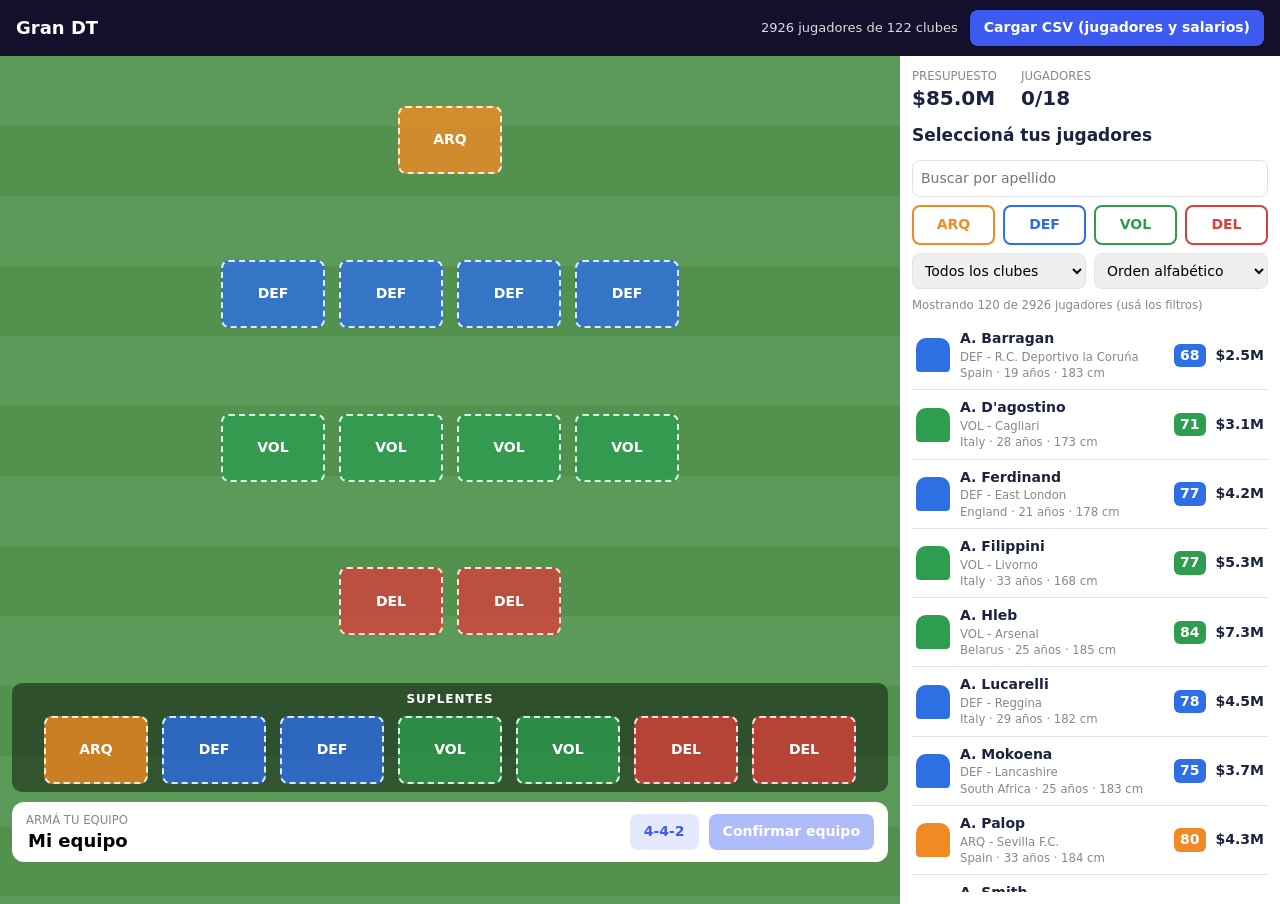
==== granDT.html @ e5e6131e "Primer Version" ====
<!DOCTYPE html>
<html lang="es">
<head>
<meta charset="utf-8">
<meta name="viewport" content="width=device-width, initial-scale=1">
<title>Gran DT - Simulador</title>
<link rel="stylesheet" href="granDT.css">
</head>
<body>
<header>
  <h1>Gran DT</h1>
  <span id="status">Cargá JUGADORES.csv y SALARIOS.csv para empezar</span>
  <label class="btn">Cargar CSV (jugadores y salarios)<input type="file" id="csvInput" accept=".csv" multiple hidden></label>
</header>

<main>
  <section id="field">
    <div id="pitch"></div>
    <div id="bench"></div>
    <div id="bar">
      <div class="teamName"><small>ARMÁ TU EQUIPO</small><input id="teamName" value="Mi equipo"></div>
      <button id="formationBtn" class="light"></button>
      <button id="confirmBtn" disabled>Confirmar equipo</button>
    </div>
    <p id="message"></p>
  </section>

  <aside id="market">
    <div class="stats">
      <div><small>PRESUPUESTO</small><b id="budget"></b></div>
      <div><small>JUGADORES</small><b id="count"></b></div>
    </div>
    <h2>Seleccioná tus jugadores</h2>
    <input id="search" placeholder="Buscar por apellido">
    <div id="groupFilters">
      <button class="GK" data-group="GK">ARQ</button>
      <button class="DEF" data-group="DEF">DEF</button>
      <button class="MID" data-group="MID">VOL</button>
      <button class="FWD" data-group="FWD">DEL</button>
    </div>
    <div class="selects">
      <select id="clubSelect"></select>
      <select id="sortSelect">
        <option value="name">Orden alfabético</option>
        <option value="high">Cotización más alta</option>
        <option value="low">Cotización más baja</option>
      </select>
    </div>
    <small id="listInfo"></small>
    <ul id="playerList"></ul>
  </aside>
</main>

<dialog id="formationDialog">
  <h3>Cambio de táctica</h3>
  <div id="formationGrid"></div>
</dialog>

<script src="granDT.js"></script>
</body>
</html>
---- granDT.css ----
:root { --GK:#f08a24; --DEF:#2f6fe4; --MID:#2e9d4f; --FWD:#d8403a; --ink:#1b2340; --line:#dfe3ee; --accent:#3d5af1; }
* { box-sizing: border-box; }
body { margin:0; font:14px/1.4 system-ui, sans-serif; color:var(--ink); background:#f3f4f8; }
.GK { --c: var(--GK); } .DEF { --c: var(--DEF); } .MID { --c: var(--MID); } .FWD { --c: var(--FWD); }

header { display:flex; gap:12px; align-items:center; padding:10px 16px; background:#14102b; color:#fff; }
header h1 { margin:0 auto 0 0; font-size:18px; }
#status { font-size:13px; opacity:.85; }
.btn, button { background:var(--accent); color:#fff; border:0; border-radius:8px; padding:8px 14px; font:inherit; font-weight:600; cursor:pointer; }
button:disabled { opacity:.4; cursor:default; }
button.light { background:#e4e9fd; color:var(--accent); }

main { display:grid; grid-template-columns:1fr 380px; height:calc(100vh - 52px); }

/* ----- cancha ----- */
#field { display:flex; flex-direction:column; gap:10px; padding:12px; overflow:auto;
  background:repeating-linear-gradient(#5b9a58 0 70px, #53914f 70px 140px); }
#pitch { flex:1; display:flex; flex-direction:column; justify-content:space-around; gap:10px; }
.row { display:flex; justify-content:center; gap:14px; flex-wrap:wrap; }
.slot { position:relative; width:104px; min-height:68px; padding:8px 4px; display:flex; flex-direction:column;
  justify-content:center; text-align:center; font-weight:700; color:#fff; cursor:pointer;
  background:color-mix(in srgb, var(--c) 80%, transparent); border:2px dashed rgba(255,255,255,.85); border-radius:8px; }
.slot.filled { background:#fff; color:var(--ink); border:2px solid var(--c); cursor:default; }
.slot .name { font-size:13px; } .slot .club { font-size:11px; font-weight:400; opacity:.75; }
.slot .del, .slot .cap { position:absolute; top:-9px; width:22px; height:22px; padding:0; border-radius:50%; font-size:12px; }
.slot .del { right:-9px; background:#444; } .slot .cap { left:-9px; background:#999; }
.slot .cap.on { background:#f2b705; color:#000; }
#bench { background:rgba(0,0,0,.45); border-radius:10px; padding:8px; color:#fff; }
#bench h3 { margin:0 0 8px; font-size:12px; text-align:center; letter-spacing:1px; }
#bar { display:flex; gap:10px; align-items:center; padding:10px 14px; background:#fff; border-radius:12px; }
.teamName { margin-right:auto; display:flex; flex-direction:column; }
.teamName small { color:#888; } .teamName input { border:0; font:700 18px system-ui; width:200px; }
#message { margin:0; min-height:20px; color:#fff; font-weight:600; text-shadow:0 1px 2px #000; }

/* ----- mercado ----- */
#market { display:flex; flex-direction:column; gap:8px; padding:12px; background:#fff; overflow:hidden; }
.stats { display:flex; gap:24px; } .stats div { display:flex; flex-direction:column; } .stats b { font-size:20px; }
small { color:#888; }
#market h2 { margin:4px 0; font-size:17px; }
#market input, #market select { padding:8px; border:1px solid var(--line); border-radius:8px; font:inherit; width:100%; }
#groupFilters, .selects { display:flex; gap:8px; }
#groupFilters button { flex:1; background:#fff; color:var(--c); border:2px solid var(--c); }
#groupFilters button.active { background:var(--c); color:#fff; }
#playerList { list-style:none; margin:0; padding:0; overflow-y:auto; flex:1; }
#playerList li { display:flex; gap:10px; align-items:center; padding:8px 4px; border-bottom:1px solid var(--line); cursor:pointer; }
#playerList li:hover { background:#f3f5ff; } #playerList li.picked { opacity:.4; }
.shirt { width:34px; height:34px; flex:none; background:var(--c); border-radius:10px 10px 4px 4px; }
.info { flex:1; } .info b { display:block; } .info small { display:block; }
.price { font-weight:700; }

dialog { border:0; border-radius:14px; padding:20px; }
dialog::backdrop { background:rgba(0,0,0,.5); }
#formationGrid { display:grid; grid-template-columns:repeat(3, 120px); gap:10px; }
#formationGrid button { background:#fff; color:#000; border:2px solid var(--line); padding:10px; }
#formationGrid button.active { border-color:var(--accent); }
.dots { display:flex; flex-direction:column; align-items:center; gap:3px; margin-top:6px; }
.dots span { display:flex; gap:4px; } .dots i { width:7px; height:7px; border-radius:50%; background:var(--accent); }

.ovr { min-width:30px; padding:2px 6px; text-align:center; font-weight:800; color:#fff; background:var(--c); border-radius:6px; }
.slot .ovr { align-self:center; margin-top:3px; font-size:12px; }
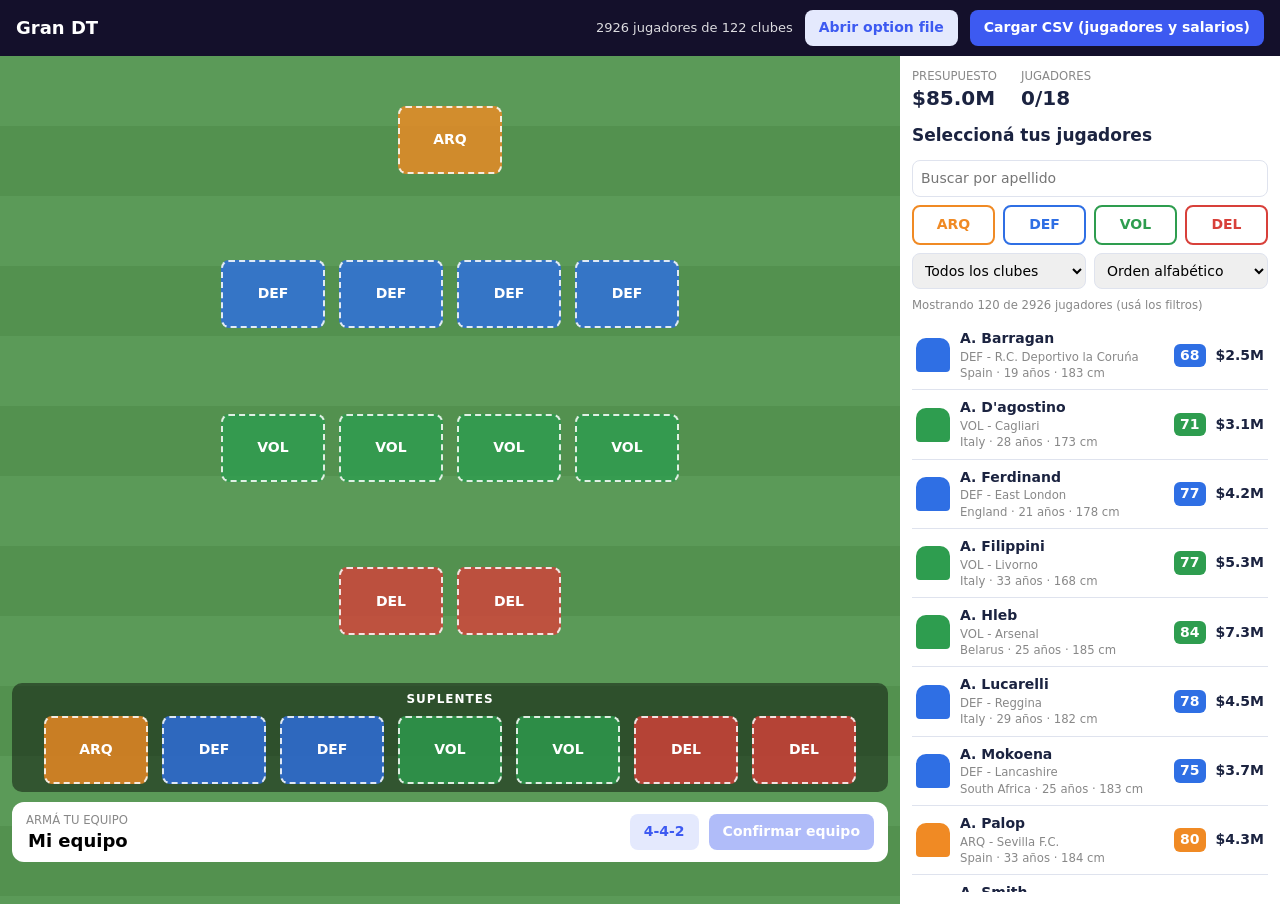
==== commit 123b2bce: "Update" ====
--- a/granDT.html
+++ b/granDT.html
@@ -10,6 +10,8 @@
 <header>
   <h1>Gran DT</h1>
   <span id="status">Cargá JUGADORES.csv y SALARIOS.csv para empezar</span>
+  <button id="optionBtn" class="light">Abrir option file</button>
+  <input type="file" id="optionInput" hidden>
   <label class="btn">Cargar CSV (jugadores y salarios)<input type="file" id="csvInput" accept=".csv" multiple hidden></label>
 </header>
 
@@ -56,6 +58,7 @@
   <div id="formationGrid"></div>
 </dialog>
 
+<script src="pes6-core.js"></script>
 <script src="granDT.js"></script>
 </body>
 </html>
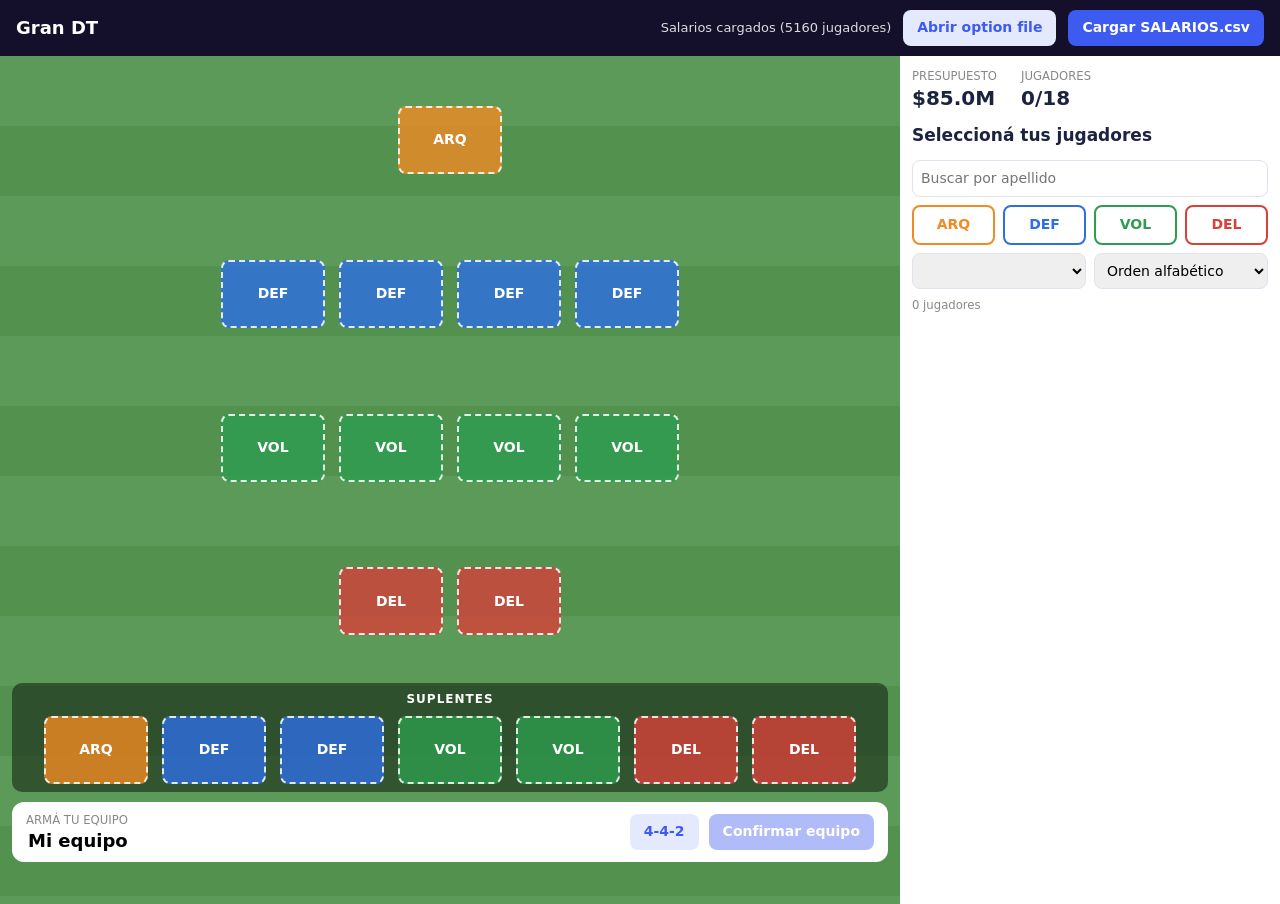
==== commit e3b5a5ac: "Cambios" ====
--- a/granDT.html
+++ b/granDT.html
@@ -9,10 +9,10 @@
 <body>
 <header>
   <h1>Gran DT</h1>
-  <span id="status">Cargá JUGADORES.csv y SALARIOS.csv para empezar</span>
+  <span id="status">Abrí el option file (KONAMI-WIN32PES6OPT) y cargá SALARIOS.csv</span>
   <button id="optionBtn" class="light">Abrir option file</button>
   <input type="file" id="optionInput" hidden>
-  <label class="btn">Cargar CSV (jugadores y salarios)<input type="file" id="csvInput" accept=".csv" multiple hidden></label>
+  <label class="btn">Cargar SALARIOS.csv<input type="file" id="csvInput" accept=".csv" hidden></label>
 </header>
 
 <main>
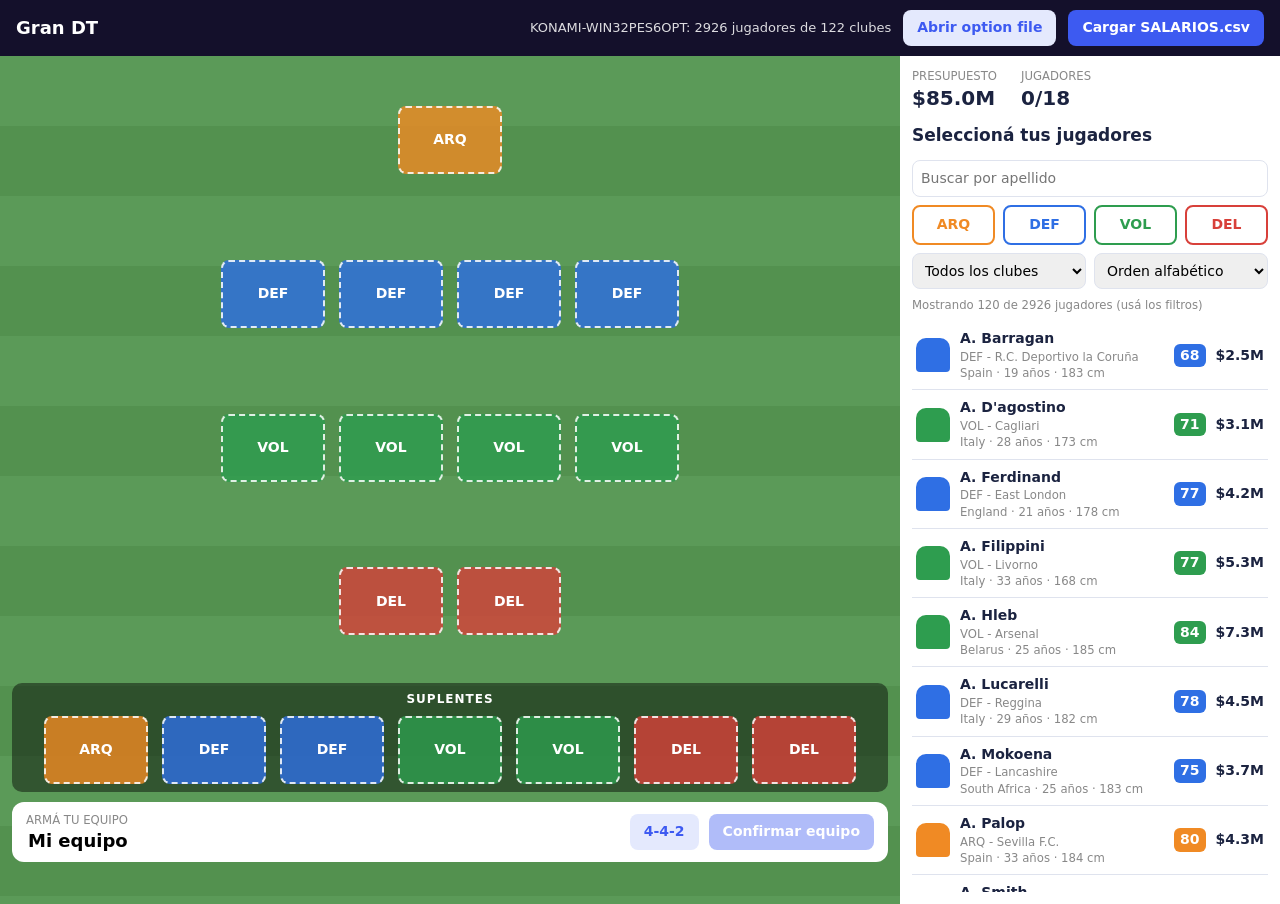
==== commit fe626e4e: "Cambios" ====
--- a/granDT.html
+++ b/granDT.html
@@ -58,6 +58,13 @@
   <div id="formationGrid"></div>
 </dialog>
 
+<dialog id="teamDialog">
+  <h3>¿Qué equipo del PES querés reemplazar?</h3>
+  <p id="teamSummary"></p>
+  <div id="teamGrid"></div>
+  <button id="teamCancel" class="light">Cancelar</button>
+</dialog>
+
 <script src="pes6-core.js"></script>
 <script src="granDT.js"></script>
 </body>
--- a/granDT.css
+++ b/granDT.css
@@ -57,4 +57,10 @@
 .dots span { display:flex; gap:4px; } .dots i { width:7px; height:7px; border-radius:50%; background:var(--accent); }
 
 .ovr { min-width:30px; padding:2px 6px; text-align:center; font-weight:800; color:#fff; background:var(--c); border-radius:6px; }
-.slot .ovr { align-self:center; margin-top:3px; font-size:12px; }+.slot .ovr { align-self:center; margin-top:3px; font-size:12px; }
+
+#teamGrid { display:grid; grid-template-columns:repeat(3, minmax(0, 150px)); gap:10px; margin-bottom:12px; }
+#teamGrid button { background:#fff; color:#000; border:2px solid var(--line); padding:8px; }
+#teamGrid button:hover { border-color:var(--accent); }
+#teamGrid small { display:block; font-weight:400; }
+#teamSummary { margin:0 0 12px; font-size:14px; }
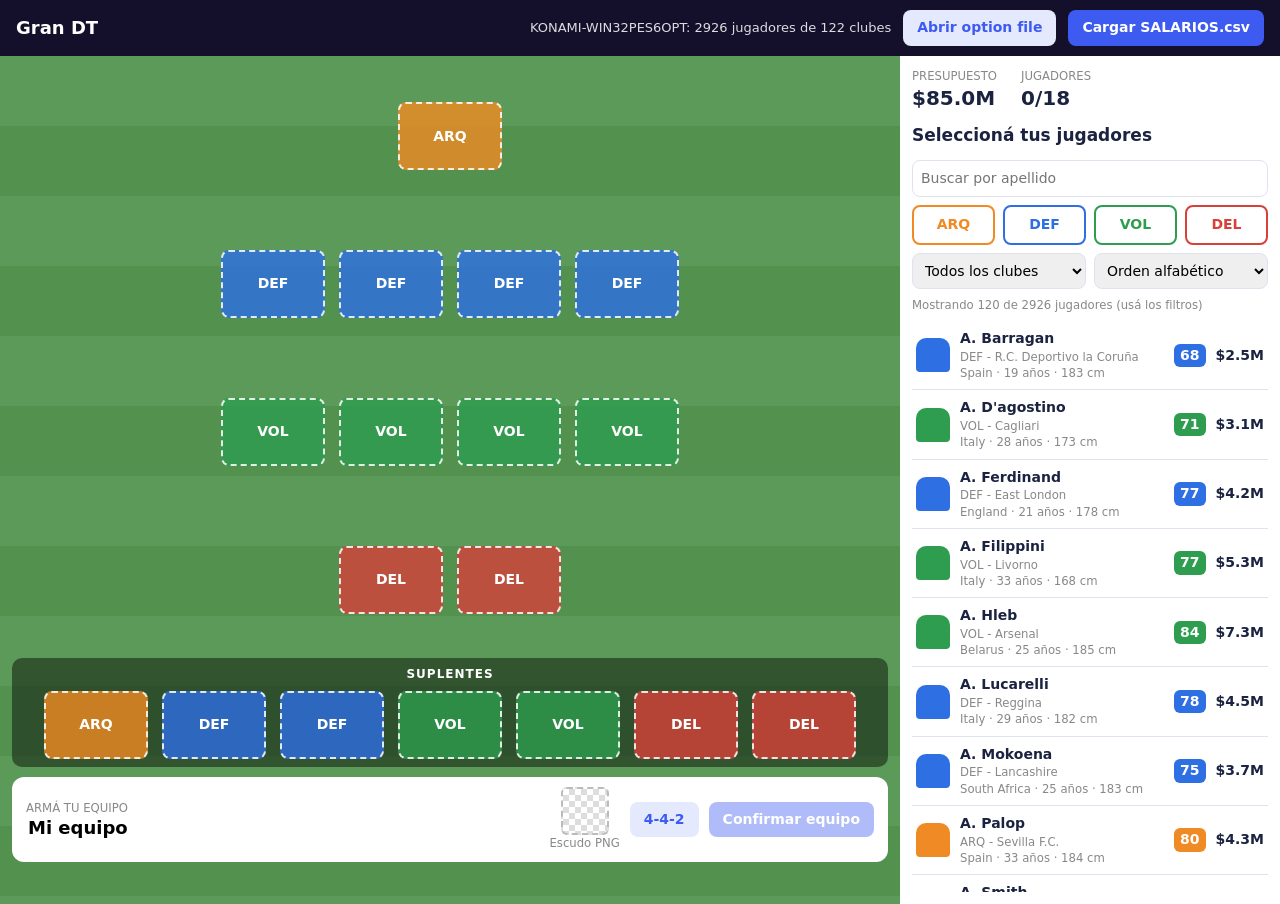
==== commit 9de051bd: "Cambios escudo" ====
--- a/granDT.html
+++ b/granDT.html
@@ -21,6 +21,11 @@
     <div id="bench"></div>
     <div id="bar">
       <div class="teamName"><small>ARMÁ TU EQUIPO</small><input id="teamName" value="Mi equipo"></div>
+      <label id="emblemBtn" title="Escudo del equipo: cualquier imagen (se pasa a 64x64 con colores indexados)">
+        <canvas id="emblemPreview" width="64" height="64"></canvas><small>Escudo PNG</small>
+        <input type="file" id="emblemInput" accept="image/*" hidden>
+      </label>
+      <button id="emblemClear" class="light" title="Quitar el escudo" hidden>×</button>
       <button id="formationBtn" class="light"></button>
       <button id="confirmBtn" disabled>Confirmar equipo</button>
     </div>
@@ -66,6 +71,7 @@
 </dialog>
 
 <script src="pes6-core.js"></script>
+<script src="emblems.js"></script>
 <script src="granDT.js"></script>
 </body>
 </html>
--- a/granDT.css
+++ b/granDT.css
@@ -63,4 +63,8 @@
 #teamGrid button { background:#fff; color:#000; border:2px solid var(--line); padding:8px; }
 #teamGrid button:hover { border-color:var(--accent); }
 #teamGrid small { display:block; font-weight:400; }
-#teamSummary { margin:0 0 12px; font-size:14px; }+#teamSummary { margin:0 0 12px; font-size:14px; }
+#emblemBtn { display:flex; flex-direction:column; align-items:center; cursor:pointer; color:#888; }
+#emblemBtn canvas { width:48px; height:48px; border-radius:6px; background:repeating-conic-gradient(#ddd 0 25%, #fff 0 50%) 0 0 / 12px 12px; }
+#emblemBtn.empty canvas { border:2px dashed #bbb; }
+#emblemClear { padding:4px 9px; }
